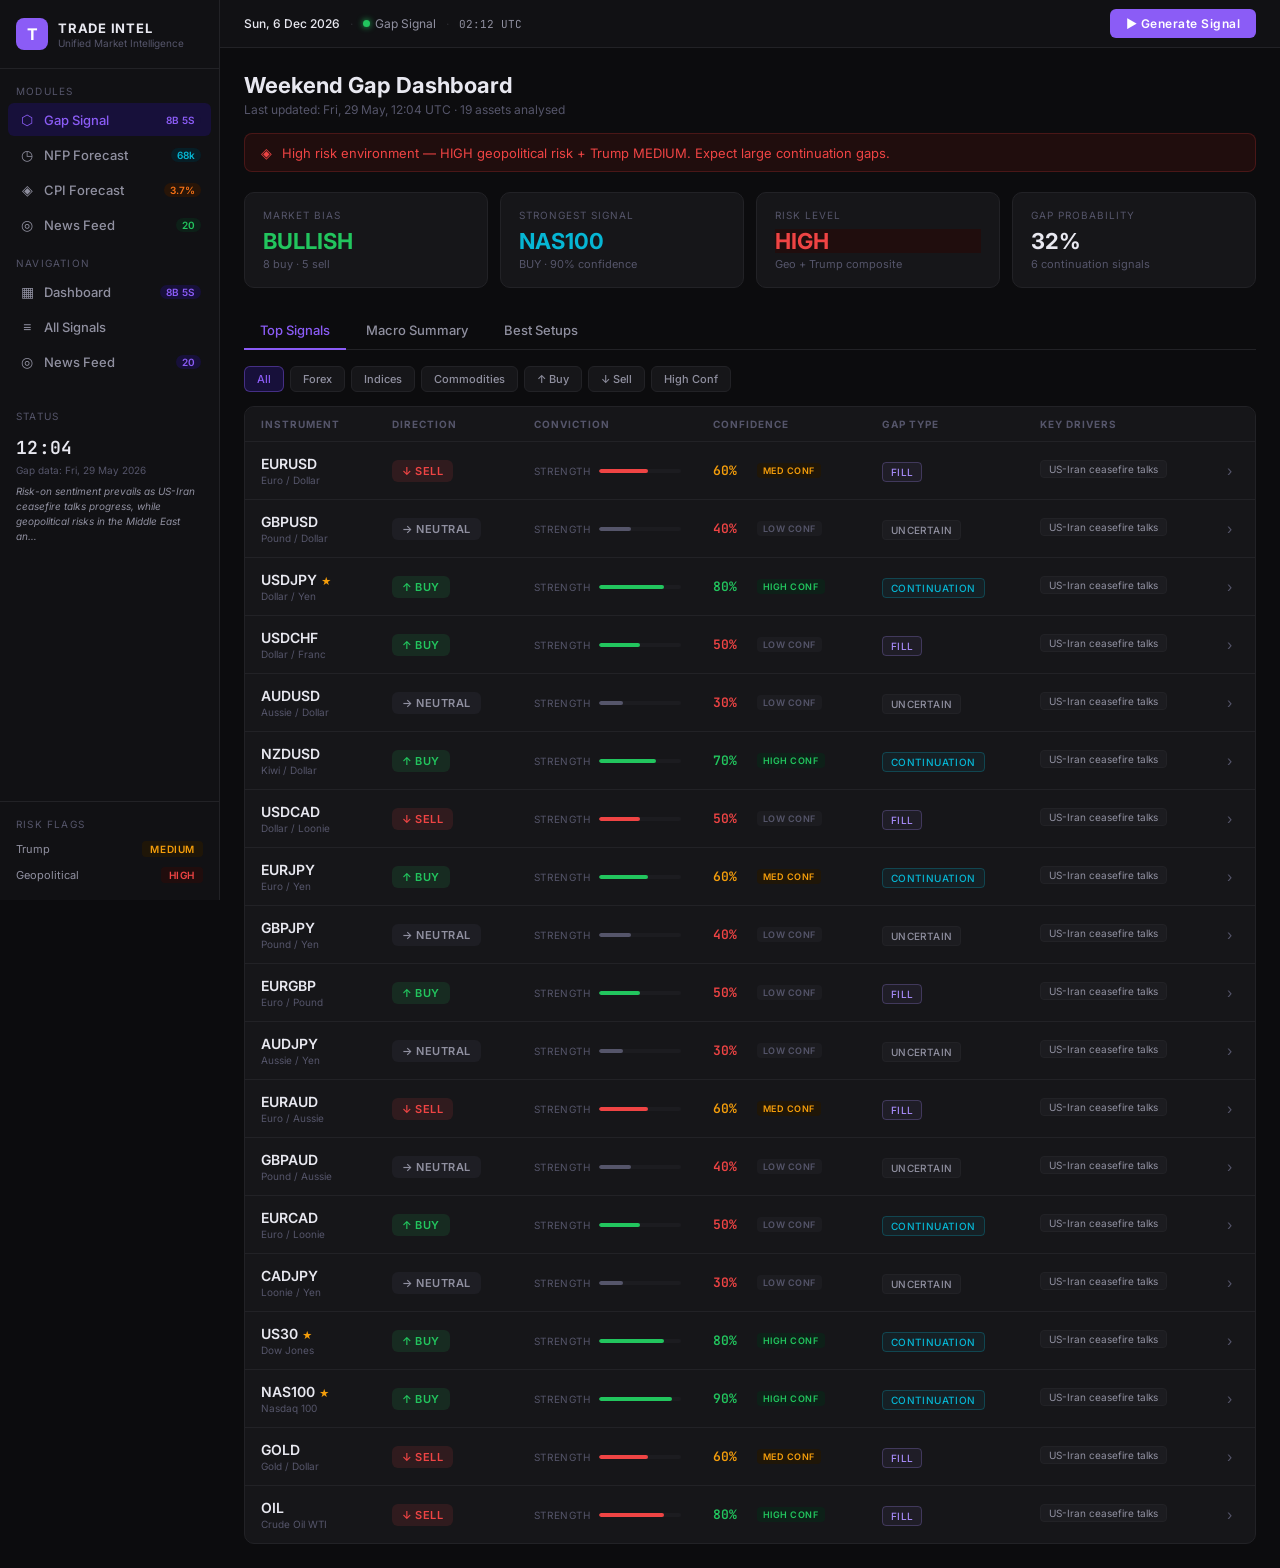
==== platform/index.html @ 2488ea55 "Initial commit" ====
<!DOCTYPE html>
<html lang="en">
<head>
  <meta charset="UTF-8"/>
  <meta name="viewport" content="width=device-width, initial-scale=1.0"/>
  <title>TRADE INTEL — Unified Market Intelligence</title>
  <link rel="preconnect" href="https://fonts.googleapis.com">
  <link href="https://fonts.googleapis.com/css2?family=Inter:wght@300;400;500;600;700&family=JetBrains+Mono:wght@400;500;600&display=swap" rel="stylesheet">
  <link rel="stylesheet" href="style.css?v=2"/>
</head>
<body>
<div class="sidebar-backdrop" id="sidebar-backdrop"></div>
<div class="layout">

  <!-- ── Sidebar ──────────────────────────────────────────── -->
  <aside class="sidebar">
    <div class="sidebar-logo">
      <div class="logo-icon">T</div>
      <div>
        <div class="logo-name">TRADE INTEL</div>
        <div class="logo-sub">Unified Market Intelligence</div>
      </div>
    </div>

    <div class="sidebar-section-label">MODULES</div>
    <nav class="sidebar-nav">
      <button class="nav-item active" data-section="gap">
        <span class="nav-icon">⬡</span> Gap Signal
        <span class="nav-badge" id="nav-gap-badge">—</span>
      </button>
      <button class="nav-item" data-section="nfp">
        <span class="nav-icon">◷</span> NFP Forecast
        <span class="nav-badge nav-badge-cyan" id="nav-nfp-badge">—</span>
      </button>
      <button class="nav-item" data-section="cpi">
        <span class="nav-icon">◈</span> CPI Forecast
        <span class="nav-badge nav-badge-orange" id="nav-cpi-badge">—</span>
      </button>
      <button class="nav-item" data-section="news">
        <span class="nav-icon">◎</span> News Feed
        <span class="nav-badge nav-badge-green" id="nav-news-badge">—</span>
      </button>
    </nav>

    <!-- Gap Signal sub-nav — shown only when gap section is active -->
    <div id="gap-subnav" style="display:none">
      <div class="sidebar-section-label">NAVIGATION</div>
      <nav class="sidebar-nav">
        <button class="nav-item gap-sub active" data-gap-view="dashboard">
          <span class="nav-icon">▦</span> Dashboard
          <span class="nav-badge" id="gap-nav-buy-count">—</span>
        </button>
        <button class="nav-item gap-sub" data-gap-view="all">
          <span class="nav-icon">≡</span> All Signals
        </button>
        <button class="nav-item gap-sub" data-gap-view="news">
          <span class="nav-icon">◎</span> News Feed
          <span class="nav-badge" id="gap-nav-news-count" style="background:var(--muted-bg);color:var(--muted)">—</span>
        </button>
      </nav>
    </div>

    <div class="sidebar-section-label" style="margin-top:16px">STATUS</div>
    <div class="last-run-block">
      <div class="last-run-time" id="sidebar-time">—</div>
      <div class="last-run-meta" id="sidebar-meta">Ready</div>
      <div class="last-run-theme" id="sidebar-theme"></div>
    </div>

    <div class="sidebar-footer">
      <div class="sidebar-section-label">RISK FLAGS</div>
      <div class="risk-row">
        <span class="risk-key">Trump</span>
        <span class="risk-val" id="sb-trump">—</span>
      </div>
      <div class="risk-row">
        <span class="risk-key">Geopolitical</span>
        <span class="risk-val" id="sb-geo">—</span>
      </div>
      <div class="risk-row" id="sb-fomc-row">
        <span class="risk-key">FOMC</span>
        <span class="risk-val" id="sb-fomc">—</span>
      </div>
      <div class="risk-row" id="sb-inflation-row">
        <span class="risk-key">Inflation</span>
        <span class="risk-val" id="sb-inflation">—</span>
      </div>
    </div>
  </aside>

  <!-- ── Main ─────────────────────────────────────────────── -->
  <div class="main">

    <!-- Top bar -->
    <header class="topbar">
      <div class="topbar-left">
        <button class="hamburger" id="hamburger" aria-label="Open menu">
          <span></span><span></span><span></span>
        </button>
        <span class="topbar-date topbar-hide-mobile" id="topbar-date">—</span>
        <span class="topbar-sep topbar-hide-mobile">·</span>
        <span class="topbar-status"><span class="status-dot"></span> <span id="topbar-section-label">Gap Signal</span></span>
        <span class="topbar-sep topbar-hide-mobile">·</span>
        <span class="topbar-time topbar-hide-mobile" id="topbar-time">—</span>
      </div>
      <button class="run-btn" id="run-btn">▶ Generate Signal</button>
    </header>

    <!-- ════════════════════════════════════════════════════
         GAP SIGNAL SECTION
    ════════════════════════════════════════════════════ -->
    <div id="section-gap" class="section content">
      <div class="page-title-row">
        <div>
          <h1 class="page-title">Weekend Gap Dashboard</h1>
          <div class="page-sub" id="gap-page-sub">Loading gap signal data…</div>
        </div>
      </div>

      <div class="alert-bar neutral" id="gap-alert-bar">
        <span class="alert-icon">◈</span>
        <span id="gap-alert-text">Analysing market conditions…</span>
      </div>

      <div class="stat-cards">
        <div class="stat-card">
          <div class="stat-label">MARKET BIAS</div>
          <div class="stat-value" id="gap-stat-bias">—</div>
          <div class="stat-sub" id="gap-stat-bias-sub">—</div>
        </div>
        <div class="stat-card">
          <div class="stat-label">STRONGEST SIGNAL</div>
          <div class="stat-value highlight" id="gap-stat-strongest">—</div>
          <div class="stat-sub" id="gap-stat-strongest-sub">—</div>
        </div>
        <div class="stat-card">
          <div class="stat-label">RISK LEVEL</div>
          <div class="stat-value" id="gap-stat-risk">—</div>
          <div class="stat-sub">Geo + Trump composite</div>
        </div>
        <div class="stat-card">
          <div class="stat-label">GAP PROBABILITY</div>
          <div class="stat-value" id="gap-stat-gap">—</div>
          <div class="stat-sub" id="gap-stat-gap-sub">—</div>
        </div>
      </div>

      <div class="view-tabs" id="gap-view-tabs">
        <button class="vtab active" data-section-vtab="gap" data-vtab="signals">Top Signals</button>
        <button class="vtab" data-section-vtab="gap" data-vtab="macro">Macro Summary</button>
        <button class="vtab" data-section-vtab="gap" data-vtab="picks">Best Setups</button>
      </div>

      <div id="gap-view-signals">
        <div class="filter-row">
          <button class="filt active" data-group="all">All</button>
          <button class="filt" data-group="forex">Forex</button>
          <button class="filt" data-group="indices">Indices</button>
          <button class="filt" data-group="commodities">Commodities</button>
          <button class="filt" data-group="buy">↑ Buy</button>
          <button class="filt" data-group="sell">↓ Sell</button>
          <button class="filt" data-group="high">High Conf</button>
        </div>
        <div class="table-wrap">
          <table class="signal-table">
            <thead>
              <tr>
                <th>INSTRUMENT</th><th>DIRECTION</th><th>CONVICTION</th>
                <th>CONFIDENCE</th><th>GAP TYPE</th><th>KEY DRIVERS</th><th></th>
              </tr>
            </thead>
            <tbody id="gap-signal-tbody"></tbody>
          </table>
        </div>
      </div>

      <div id="gap-view-macro" style="display:none">
        <div class="macro-card">
          <div class="macro-card-label">MACRO THEME</div>
          <div class="macro-card-text" id="gap-macro-text">—</div>
        </div>
        <div class="macro-grid" id="gap-macro-grid"></div>
      </div>

      <div id="gap-view-picks" style="display:none">
        <div class="picks-grid" id="gap-picks-grid"></div>
      </div>

      <div id="gap-view-news" style="display:none">
        <div class="news-feed" id="gap-news-feed"></div>
      </div>
    </div>

    <!-- ════════════════════════════════════════════════════
         NFP SECTION
    ════════════════════════════════════════════════════ -->
    <div id="section-nfp" class="section content" style="display:none">
      <div class="page-title-row">
        <div>
          <h1 class="page-title">NFP Forecast Model</h1>
          <div class="page-sub" id="nfp-page-sub">Nonfarm Payrolls — Labor Market Intelligence</div>
          <div class="data-badge fallback" id="nfp-data-badge">⚡ Fallback values</div>
        </div>
      </div>

      <div class="alert-bar neutral" id="nfp-alert-bar">
        <span class="alert-icon">◈</span>
        <span id="nfp-alert-text">Adjust model inputs then click ▶ Generate Signal to compute NFP forecast</span>
      </div>

      <div class="stat-cards">
        <div class="stat-card">
          <div class="stat-label">NFP FORECAST</div>
          <div class="stat-value highlight" id="nfp-stat-headline">—</div>
          <div class="stat-sub" id="nfp-stat-headline-sub">Nonfarm payrolls (k)</div>
        </div>
        <div class="stat-card">
          <div class="stat-label">REGIME</div>
          <div class="stat-value" id="nfp-stat-regime">—</div>
          <div class="stat-sub" id="nfp-stat-regime-sub">Labor market condition</div>
        </div>
        <div class="stat-card">
          <div class="stat-label">FOMC REACTION</div>
          <div class="stat-value" id="nfp-stat-fomc">—</div>
          <div class="stat-sub">Expected Fed policy bias</div>
        </div>
        <div class="stat-card">
          <div class="stat-label">MODEL CONFIDENCE</div>
          <div class="stat-value" id="nfp-stat-conf">—</div>
          <div class="stat-sub">Signal alignment score</div>
        </div>
      </div>

      <div class="view-tabs">
        <button class="vtab active" data-section-vtab="nfp" data-vtab="signals">Asset Signals</button>
        <button class="vtab" data-section-vtab="nfp" data-vtab="forecast">Forecast Detail</button>
        <button class="vtab" data-section-vtab="nfp" data-vtab="inputs">Model Inputs</button>
        <button class="vtab" data-section-vtab="nfp" data-vtab="drivers">Drivers</button>
        <button class="vtab" data-section-vtab="nfp" data-vtab="news">News Feed</button>
      </div>

      <div id="nfp-view-signals">
        <div class="table-wrap">
          <table class="signal-table">
            <thead>
              <tr>
                <th>ASSET</th><th>SIGNAL</th><th>CONVICTION</th>
                <th>CONFIDENCE</th><th>CONTEXT</th><th>RATIONALE</th><th></th>
              </tr>
            </thead>
            <tbody id="nfp-signal-tbody"></tbody>
          </table>
        </div>
      </div>

      <div id="nfp-view-forecast" style="display:none">
        <div id="nfp-forecast-content"></div>
      </div>

      <div id="nfp-view-inputs" style="display:none">
        <div id="nfp-inputs-content"></div>
      </div>

      <div id="nfp-view-drivers" style="display:none">
        <div id="nfp-drivers-content"></div>
      </div>

      <div id="nfp-view-news" style="display:none">
        <div class="news-feed" id="nfp-news-feed"></div>
      </div>
    </div>

    <!-- ════════════════════════════════════════════════════
         CPI SECTION
    ════════════════════════════════════════════════════ -->
    <div id="section-cpi" class="section content" style="display:none">
      <div class="page-title-row">
        <div>
          <h1 class="page-title">CPI Forecast Model</h1>
          <div class="page-sub" id="cpi-page-sub">Consumer Price Index — Inflation Intelligence</div>
          <div class="data-badge fallback" id="cpi-data-badge">⚡ Fallback values</div>
        </div>
      </div>

      <div class="alert-bar neutral" id="cpi-alert-bar">
        <span class="alert-icon">◈</span>
        <span id="cpi-alert-text">Adjust model inputs then click ▶ Generate Signal to compute CPI forecast</span>
      </div>

      <div class="stat-cards">
        <div class="stat-card">
          <div class="stat-label">CPI FORECAST</div>
          <div class="stat-value highlight" id="cpi-stat-headline">—</div>
          <div class="stat-sub" id="cpi-stat-headline-sub">YoY consumer price index</div>
        </div>
        <div class="stat-card">
          <div class="stat-label">CORE MoM</div>
          <div class="stat-value" id="cpi-stat-core">—</div>
          <div class="stat-sub">Core month-over-month</div>
        </div>
        <div class="stat-card">
          <div class="stat-label">REGIME</div>
          <div class="stat-value" id="cpi-stat-regime">—</div>
          <div class="stat-sub" id="cpi-stat-regime-sub">Inflation condition</div>
        </div>
        <div class="stat-card">
          <div class="stat-label">MODEL CONFIDENCE</div>
          <div class="stat-value" id="cpi-stat-conf">—</div>
          <div class="stat-sub">Signal alignment score</div>
        </div>
      </div>

      <div class="view-tabs">
        <button class="vtab active" data-section-vtab="cpi" data-vtab="signals">Asset Signals</button>
        <button class="vtab" data-section-vtab="cpi" data-vtab="forecast">Forecast Detail</button>
        <button class="vtab" data-section-vtab="cpi" data-vtab="inputs">Model Inputs</button>
        <button class="vtab" data-section-vtab="cpi" data-vtab="drivers">Drivers</button>
        <button class="vtab" data-section-vtab="cpi" data-vtab="news">News Feed</button>
      </div>

      <div id="cpi-view-signals">
        <div class="table-wrap">
          <table class="signal-table">
            <thead>
              <tr>
                <th>ASSET</th><th>SIGNAL</th><th>CONVICTION</th>
                <th>CONFIDENCE</th><th>CONTEXT</th><th>RATIONALE</th><th></th>
              </tr>
            </thead>
            <tbody id="cpi-signal-tbody"></tbody>
          </table>
        </div>
      </div>

      <div id="cpi-view-forecast" style="display:none">
        <div id="cpi-forecast-content"></div>
      </div>

      <div id="cpi-view-inputs" style="display:none">
        <div id="cpi-inputs-content"></div>
      </div>

      <div id="cpi-view-drivers" style="display:none">
        <div id="cpi-drivers-content"></div>
      </div>

      <div id="cpi-view-news" style="display:none">
        <div class="news-feed" id="cpi-news-feed"></div>
      </div>
    </div>

    <!-- ════════════════════════════════════════════════════
         NEWS SECTION
    ════════════════════════════════════════════════════ -->
    <div id="section-news" class="section content" style="display:none">
      <div class="page-title-row">
        <div>
          <h1 class="page-title">Market News Feed</h1>
          <div class="page-sub" id="news-page-sub">All articles from the latest Gap Signal run</div>
        </div>
      </div>

      <div class="news-filter-row">
        <button class="news-filt active" data-nfilter="all">All <span id="nf-count-all" class="news-filt-count">—</span></button>
        <button class="news-filt" data-nfilter="labour">Labour / NFP <span id="nf-count-labour" class="news-filt-count">—</span></button>
        <button class="news-filt" data-nfilter="inflation">Inflation / CPI <span id="nf-count-inflation" class="news-filt-count">—</span></button>
        <button class="news-filt" data-nfilter="geo">Geopolitical <span id="nf-count-geo" class="news-filt-count">—</span></button>
        <button class="news-filt" data-nfilter="markets">Markets <span id="nf-count-markets" class="news-filt-count">—</span></button>
      </div>

      <div class="news-feed" id="main-news-feed"></div>
    </div>

  </div>
</div>

<!-- ── Detail Modal (Gap Signal row) ────────────────────── -->
<div class="modal-overlay" id="modal-overlay">
  <div class="modal">
    <div class="modal-header-bar" id="modal-header-bar"></div>
    <div class="modal-inner">
      <button class="modal-close" id="modal-close">✕</button>
      <div class="modal-title-row">
        <div class="modal-asset" id="modal-asset"></div>
        <div id="modal-top-badges"></div>
      </div>
      <div class="modal-bias-box" id="modal-bias"></div>
      <div class="modal-cols">
        <div>
          <div class="modal-sec-label">Key Drivers</div>
          <ul class="modal-list green" id="modal-drivers"></ul>
        </div>
        <div>
          <div class="modal-sec-label">Invalidation Risks</div>
          <ul class="modal-list red" id="modal-risks"></ul>
        </div>
      </div>
    </div>
  </div>
</div>

<!-- ── Generating Modal (Netlify — GitHub Actions triggered) ── -->
<div class="cmd-overlay" id="generating-overlay">
  <div class="cmd-modal">
    <div class="cmd-title">⚙ Generating Gap Signal…</div>
    <div class="cmd-sub">GitHub Actions is running your signal generator. This takes about 90 seconds.</div>
    <div class="generating-steps">
      <div class="gen-step">✓ Workflow triggered</div>
      <div class="gen-step muted">⏳ Fetching news &amp; market data</div>
      <div class="gen-step muted">⏳ Running AI analysis (Groq)</div>
      <div class="gen-step muted">⏳ Committing to GitHub</div>
      <div class="gen-step muted">⏳ Netlify redeploying</div>
    </div>
    <div class="cmd-note" style="margin-top:16px">
      This page will automatically refresh in <strong>2 minutes</strong>.<br>
      Or refresh manually once you see the Netlify deploy complete.
    </div>
  </div>
</div>

<!-- ── Command Modal (Gap Signal generate — local dev) ─── -->
<div class="cmd-overlay" id="cmd-overlay">
  <div class="cmd-modal">
    <div class="cmd-title">▶ Generate Gap Signal</div>
    <div class="cmd-sub">Run this command in your terminal to fetch fresh signals, then refresh this page.</div>
    <div class="cmd-code">python3 /Users/Aryan/BBS/gap_signals/main.py --save</div>
    <div class="cmd-note">
      Runs the AI-powered gap analysis engine and saves output to
      <code>gap_signals/dashboard/data/latest.json</code>.
      Requires API keys configured in <code>gap_signals/.env</code>.
    </div>
    <button class="cmd-close-btn" id="cmd-close">Close</button>
  </div>
</div>

<script src="app.js"></script>
</body>
</html>
---- platform/style.css ----
@import url('https://fonts.googleapis.com/css2?family=Inter:wght@300;400;500;600;700&family=JetBrains+Mono:wght@400;500;600&display=swap');

*, *::before, *::after { box-sizing: border-box; margin: 0; padding: 0; }

:root {
  --bg:        #0c0c0e;
  --sidebar:   #111114;
  --panel:     #161619;
  --panel2:    #1c1c20;
  --border:    #222226;
  --border2:   #2a2a30;
  --text:      #e8e8f0;
  --text2:     #9090a0;
  --muted:     #55556a;
  --muted-bg:  #1e1e24;
  --green:     #22c55e;
  --green-bg:  #0d2018;
  --green-dim: rgba(34,197,94,0.12);
  --red:       #ef4444;
  --red-bg:    #200d0d;
  --red-dim:   rgba(239,68,68,0.12);
  --yellow:    #f59e0b;
  --yellow-bg: #1f1608;
  --purple:    #8b5cf6;
  --purple-bg: #17103a;
  --cyan:      #06b6d4;
  --cyan-bg:   #071e26;
  --orange:    #f97316;
  --orange-bg: #281508;
  --inter:     'Inter', sans-serif;
  --mono:      'JetBrains Mono', monospace;
}

body {
  background: var(--bg);
  color: var(--text);
  font-family: var(--inter);
  font-size: 13px;
  min-height: 100vh;
  overflow-x: hidden;
}

/* ── Layout ─────────────────────────────────────────── */
.layout {
  display: grid;
  grid-template-columns: 220px 1fr;
  min-height: 100vh;
}

/* ── Sidebar ────────────────────────────────────────── */
.sidebar {
  background: var(--sidebar);
  border-right: 1px solid var(--border);
  display: flex;
  flex-direction: column;
  padding: 0;
  position: sticky;
  top: 0;
  height: 100vh;
  overflow-y: auto;
}

.sidebar-logo {
  display: flex;
  align-items: center;
  gap: 10px;
  padding: 18px 16px;
  border-bottom: 1px solid var(--border);
}

.logo-icon {
  width: 32px; height: 32px;
  background: var(--purple);
  color: white;
  font-weight: 700;
  font-size: 16px;
  border-radius: 8px;
  display: flex; align-items: center; justify-content: center;
  flex-shrink: 0;
}

.logo-name {
  font-weight: 700;
  font-size: 13px;
  letter-spacing: 0.06em;
  color: var(--text);
}

.logo-sub {
  font-size: 10px;
  color: var(--muted);
  margin-top: 1px;
}

.sidebar-section-label {
  font-size: 10px;
  letter-spacing: 0.12em;
  color: var(--muted);
  padding: 16px 16px 6px;
  text-transform: uppercase;
}

.sidebar-nav { display: flex; flex-direction: column; gap: 2px; padding: 0 8px; }
.sidebar-nav button { font-family: var(--inter); }

.nav-item {
  display: flex;
  align-items: center;
  gap: 8px;
  padding: 8px 10px;
  border-radius: 6px;
  color: var(--text2);
  text-decoration: none;
  font-size: 13px;
  font-weight: 500;
  transition: all 0.15s;
  cursor: pointer;
  background: none;
  border: none;
  width: 100%;
  text-align: left;
}

.nav-item:hover { background: var(--panel2); color: var(--text); }
.nav-item.active[data-section="gap"]  { background: var(--purple-bg); color: var(--purple); }
.nav-item.active[data-section="nfp"]  { background: var(--cyan-bg);   color: var(--cyan); }
.nav-item.active[data-section="cpi"]  { background: var(--orange-bg); color: var(--orange); }
.nav-item.active[data-section="news"] { background: var(--green-bg);  color: var(--green); }

.nav-icon { font-size: 14px; width: 18px; text-align: center; }

.nav-badge {
  margin-left: auto;
  background: var(--purple-bg);
  color: var(--purple);
  font-size: 10px;
  padding: 1px 6px;
  border-radius: 10px;
  font-weight: 600;
}
.nav-badge-cyan   { background: var(--cyan-bg);   color: var(--cyan); }
.nav-badge-orange { background: var(--orange-bg); color: var(--orange); }
.nav-badge-green  { background: var(--green-bg);  color: var(--green); }

.last-run-block { padding: 8px 16px 16px; }

.last-run-time {
  font-family: var(--mono);
  font-size: 18px;
  font-weight: 600;
  color: var(--text);
  letter-spacing: 0.02em;
}

.last-run-meta { font-size: 10px; color: var(--muted); margin-top: 4px; line-height: 1.5; }
.last-run-theme { font-size: 10px; color: var(--text2); margin-top: 6px; line-height: 1.5; font-style: italic; }

.sidebar-footer {
  margin-top: auto;
  border-top: 1px solid var(--border);
  padding-bottom: 12px;
}

.risk-row {
  display: flex;
  justify-content: space-between;
  align-items: center;
  padding: 5px 16px;
}

.risk-key { font-size: 11px; color: var(--text2); }

.risk-val {
  font-size: 10px;
  font-weight: 600;
  padding: 2px 8px;
  border-radius: 4px;
  letter-spacing: 0.06em;
}

.risk-LOW, .risk-NONE, .risk-Dovish, .risk-Soft  { background: var(--green-bg);  color: var(--green); }
.risk-MEDIUM, .risk-Neutral, .risk-Cooling         { background: var(--yellow-bg); color: var(--yellow); }
.risk-HIGH, .risk-Hawkish, .risk-Hot               { background: var(--red-bg);    color: var(--red); }
.risk-EXTREME { background: #300010; color: #ff4477; animation: rpulse 1.2s infinite; }
.risk-Solid, .risk-Weak { background: var(--muted-bg); color: var(--text2); }
@keyframes rpulse { 0%,100%{opacity:1} 50%{opacity:0.5} }

/* ── Main ───────────────────────────────────────────── */
.main { display: flex; flex-direction: column; min-height: 100vh; }

.topbar {
  display: flex;
  justify-content: space-between;
  align-items: center;
  padding: 0 24px;
  height: 48px;
  border-bottom: 1px solid var(--border);
  background: var(--sidebar);
  flex-shrink: 0;
}

.topbar-left { display: flex; align-items: center; gap: 10px; color: var(--text2); font-size: 12px; }
.topbar-sep { color: var(--border2); }
.topbar-date { font-weight: 500; color: var(--text); }
.topbar-status { display: flex; align-items: center; gap: 5px; }

.status-dot {
  width: 7px; height: 7px;
  border-radius: 50%;
  background: var(--green);
  box-shadow: 0 0 6px var(--green);
  animation: sdot 2s ease-in-out infinite;
}

@keyframes sdot { 0%,100%{opacity:1} 50%{opacity:0.4} }

.topbar-time { font-family: var(--mono); font-size: 11px; color: var(--text2); }

.run-btn {
  background: var(--purple);
  color: white;
  border: none;
  padding: 7px 16px;
  border-radius: 6px;
  font-family: var(--inter);
  font-size: 12px;
  font-weight: 600;
  cursor: pointer;
  letter-spacing: 0.04em;
  transition: all 0.15s;
}

.run-btn:hover { filter: brightness(1.15); transform: translateY(-1px); }
.run-btn:active { transform: translateY(0); }
.run-btn.section-nfp  { background: var(--cyan); }
.run-btn.section-cpi  { background: var(--orange); }
.run-btn.section-news { background: var(--green); color: #000; }

/* Content */
.content { padding: 24px; flex: 1; }

.page-title-row { margin-bottom: 16px; }
.page-title { font-size: 22px; font-weight: 700; color: var(--text); margin-bottom: 4px; }
.page-sub { font-size: 12px; color: var(--muted); margin-bottom: 5px; }

/* Data source badge */
.data-badge {
  display: inline-flex;
  align-items: center;
  gap: 6px;
  font-size: 10px;
  font-weight: 600;
  letter-spacing: 0.06em;
  padding: 3px 10px;
  border-radius: 10px;
  margin-top: 2px;
}

.data-badge.live {
  background: rgba(34,197,94,0.12);
  color: var(--green);
  border: 1px solid rgba(34,197,94,0.25);
}

.data-badge.loading {
  background: rgba(6,182,212,0.1);
  color: var(--cyan);
  border: 1px solid rgba(6,182,212,0.2);
}

.data-badge.fallback {
  background: var(--muted-bg);
  color: var(--muted);
  border: 1px solid var(--border);
}

.db-dot {
  width: 6px; height: 6px;
  border-radius: 50%;
  background: currentColor;
  flex-shrink: 0;
}

.data-badge.live .db-dot    { animation: sdot 2s ease-in-out infinite; }
.data-badge.loading .db-dot { animation: sdot 0.8s ease-in-out infinite; }

/* Alert bar */
.alert-bar {
  display: flex;
  align-items: center;
  gap: 10px;
  padding: 10px 16px;
  border-radius: 8px;
  font-size: 13px;
  margin-bottom: 20px;
  border: 1px solid;
}

.alert-bar.good    { background: var(--green-bg);  border-color: rgba(34,197,94,0.2);  color: var(--green); }
.alert-bar.warn    { background: var(--yellow-bg); border-color: rgba(245,158,11,0.2); color: var(--yellow); }
.alert-bar.danger  { background: var(--red-bg);    border-color: rgba(239,68,68,0.2);  color: var(--red); }
.alert-bar.neutral { background: var(--panel);     border-color: var(--border);         color: var(--text2); }
.alert-bar.info    { background: var(--cyan-bg);   border-color: rgba(6,182,212,0.2);  color: var(--cyan); }

.alert-icon { font-size: 14px; flex-shrink: 0; }

/* Stat cards */
.stat-cards {
  display: grid;
  grid-template-columns: repeat(4, 1fr);
  gap: 12px;
  margin-bottom: 24px;
}

.stat-card {
  background: var(--panel);
  border: 1px solid var(--border);
  border-radius: 10px;
  padding: 16px 18px;
}

.stat-label {
  font-size: 10px;
  letter-spacing: 0.1em;
  color: var(--muted);
  margin-bottom: 8px;
  text-transform: uppercase;
}

.stat-value {
  font-size: 22px;
  font-weight: 700;
  color: var(--text);
  margin-bottom: 4px;
  line-height: 1.1;
}

.stat-value.highlight   { color: var(--cyan); }
.stat-value.risk-HIGH   { color: var(--red); }
.stat-value.risk-MEDIUM { color: var(--yellow); }
.stat-value.risk-LOW    { color: var(--green); }
.stat-value.risk-EXTREME { color: #ff4477; }
.stat-value.regime-hot  { color: var(--red); }
.stat-value.regime-solid{ color: var(--green); }
.stat-value.regime-cooling { color: var(--yellow); }
.stat-value.regime-weak { color: var(--muted); }
.stat-value.regime-neutral { color: var(--yellow); }
.stat-value.regime-soft { color: var(--green); }
.stat-value.fomc-hawkish { color: var(--red); }
.stat-value.fomc-dovish  { color: var(--green); }
.stat-value.fomc-neutral { color: var(--cyan); }

.stat-sub { font-size: 11px; color: var(--muted); }

/* View tabs */
.view-tabs {
  display: flex;
  gap: 4px;
  border-bottom: 1px solid var(--border);
  margin-bottom: 16px;
}

.vtab {
  background: none;
  border: none;
  border-bottom: 2px solid transparent;
  color: var(--text2);
  font-family: var(--inter);
  font-size: 13px;
  font-weight: 500;
  padding: 10px 16px;
  cursor: pointer;
  transition: all 0.15s;
  margin-bottom: -1px;
}

.vtab:hover { color: var(--text); }
.vtab.active { color: var(--purple); border-bottom-color: var(--purple); }
.section-nfp .vtab.active { color: var(--cyan);   border-bottom-color: var(--cyan); }
.section-cpi .vtab.active { color: var(--orange); border-bottom-color: var(--orange); }

/* Filter row */
.filter-row { display: flex; gap: 6px; margin-bottom: 14px; flex-wrap: wrap; }

.filt {
  background: var(--panel);
  border: 1px solid var(--border);
  color: var(--text2);
  font-family: var(--inter);
  font-size: 11px;
  font-weight: 500;
  padding: 5px 12px;
  border-radius: 6px;
  cursor: pointer;
  transition: all 0.15s;
}

.filt:hover { border-color: var(--border2); color: var(--text); }
.filt.active { background: var(--purple-bg); border-color: rgba(139,92,246,0.4); color: var(--purple); }

/* Signal table */
.table-wrap {
  background: var(--panel);
  border: 1px solid var(--border);
  border-radius: 10px;
  overflow: hidden;
}

.signal-table { width: 100%; border-collapse: collapse; }

.signal-table th {
  text-align: left;
  font-size: 10px;
  letter-spacing: 0.1em;
  color: var(--muted);
  padding: 11px 16px;
  border-bottom: 1px solid var(--border);
  background: var(--panel);
  text-transform: uppercase;
  white-space: nowrap;
}

.signal-table td {
  padding: 13px 16px;
  border-bottom: 1px solid var(--border);
  vertical-align: middle;
}

.signal-table tr:last-child td { border-bottom: none; }
.signal-table tr { cursor: pointer; transition: background 0.12s; }
.signal-table tr:hover td { background: var(--panel2); }

.inst-name { font-weight: 600; font-size: 14px; color: var(--text); }
.inst-sub  { font-size: 10px; color: var(--muted); margin-top: 2px; }

.dir-badge {
  display: inline-flex;
  align-items: center;
  gap: 5px;
  padding: 4px 10px;
  border-radius: 6px;
  font-size: 11px;
  font-weight: 600;
  letter-spacing: 0.04em;
  white-space: nowrap;
}

.dir-BUY     { background: var(--green-dim); color: var(--green); }
.dir-SELL    { background: var(--red-dim);   color: var(--red); }
.dir-NEUTRAL { background: var(--muted-bg);  color: var(--text2); }
.dir-Higher  { background: var(--green-dim); color: var(--green); }
.dir-Lower   { background: var(--red-dim);   color: var(--red); }
.dir-Unchanged { background: var(--muted-bg); color: var(--text2); }
.dir-Hawkish { background: var(--red-dim);    color: var(--red); }
.dir-Dovish  { background: var(--green-dim);  color: var(--green); }

.conv-wrap { display: flex; align-items: center; gap: 8px; min-width: 120px; }
.conv-label { font-size: 10px; color: var(--muted); letter-spacing: 0.06em; min-width: 44px; }
.conv-track { flex: 1; height: 4px; background: var(--panel2); border-radius: 2px; overflow: hidden; }
.conv-fill  { height: 100%; border-radius: 2px; transition: width 0.5s ease; }
.fill-BUY, .fill-Higher, .fill-Dovish   { background: var(--green); }
.fill-SELL, .fill-Lower, .fill-Hawkish  { background: var(--red); }
.fill-NEUTRAL, .fill-Unchanged { background: var(--muted); }

.conf-wrap { display: flex; align-items: center; gap: 8px; }
.conf-pct  { font-family: var(--mono); font-size: 13px; font-weight: 600; min-width: 36px; }
.conf-pct.high { color: var(--green); }
.conf-pct.mid  { color: var(--yellow); }
.conf-pct.low  { color: var(--red); }

.conf-tier { font-size: 9px; font-weight: 600; padding: 2px 6px; border-radius: 4px; letter-spacing: 0.06em; background: var(--panel2); color: var(--muted); }
.conf-tier.tier-high { background: var(--green-bg); color: var(--green); }
.conf-tier.tier-mid  { background: var(--yellow-bg); color: var(--yellow); }

.gap-badge {
  font-size: 10px;
  padding: 3px 8px;
  border-radius: 4px;
  font-weight: 500;
  letter-spacing: 0.04em;
  border: 1px solid var(--border);
  color: var(--text2);
  background: var(--panel2);
}

.gap-badge.cont { color: var(--cyan);   border-color: rgba(6,182,212,0.25);   background: rgba(6,182,212,0.06); }
.gap-badge.fill { color: #a78bfa;       border-color: rgba(167,139,250,0.25); background: rgba(167,139,250,0.06); }
.gap-badge.hot  { color: var(--red);    border-color: rgba(239,68,68,0.25);   background: rgba(239,68,68,0.06); }
.gap-badge.soft { color: var(--green);  border-color: rgba(34,197,94,0.25);   background: rgba(34,197,94,0.06); }
.gap-badge.warn { color: var(--yellow); border-color: rgba(245,158,11,0.25);  background: rgba(245,158,11,0.06); }
.gap-badge.hawk { color: var(--red);    border-color: rgba(239,68,68,0.25);   background: rgba(239,68,68,0.06); }
.gap-badge.dove { color: var(--green);  border-color: rgba(34,197,94,0.25);   background: rgba(34,197,94,0.06); }

.driver-pill {
  display: inline-block;
  font-size: 10px;
  padding: 2px 8px;
  border-radius: 4px;
  background: var(--panel2);
  color: var(--text2);
  border: 1px solid var(--border);
  max-width: 220px;
  white-space: nowrap;
  overflow: hidden;
  text-overflow: ellipsis;
}

.star-tag { font-size: 10px; color: var(--yellow); margin-left: 4px; }
.chevron  { color: var(--muted); font-size: 14px; }

/* Macro */
.macro-card {
  background: var(--panel); border: 1px solid var(--border);
  border-radius: 10px; padding: 20px 24px; margin-bottom: 16px;
}
.macro-card-label { font-size: 10px; letter-spacing: 0.1em; color: var(--muted); text-transform: uppercase; margin-bottom: 10px; }
.macro-card-text  { font-size: 14px; line-height: 1.7; color: var(--text2); }

.macro-grid { display: grid; grid-template-columns: repeat(auto-fill, minmax(260px, 1fr)); gap: 12px; }

.macro-item { background: var(--panel); border: 1px solid var(--border); border-radius: 8px; padding: 14px 16px; }
.macro-item-label { font-size: 10px; color: var(--muted); letter-spacing: 0.08em; margin-bottom: 6px; text-transform: uppercase; }
.macro-item-val   { font-size: 18px; font-weight: 700; }
.macro-item-sub   { font-size: 11px; color: var(--muted); margin-top: 4px; }

/* Picks */
.picks-grid { display: grid; grid-template-columns: repeat(auto-fill, minmax(300px, 1fr)); gap: 12px; }

.picks-card {
  background: var(--panel); border: 1px solid var(--border); border-radius: 10px;
  padding: 18px 20px; cursor: pointer; transition: border-color 0.15s;
}
.picks-card:hover { border-color: var(--purple); }
.picks-card-asset { font-size: 20px; font-weight: 700; margin-bottom: 6px; }
.picks-card-dir   { font-size: 12px; font-weight: 600; margin-bottom: 10px; }
.picks-card-bias  { font-size: 12px; color: var(--text2); line-height: 1.5; }

/* ── Modal ─────────────────────────────────────────── */
.modal-overlay {
  display: none; position: fixed; inset: 0;
  background: rgba(0,0,0,0.7); z-index: 100;
  align-items: center; justify-content: center;
  padding: 20px; backdrop-filter: blur(6px);
}
.modal-overlay.open { display: flex; }

.modal {
  background: var(--panel); border: 1px solid var(--border2);
  border-radius: 12px; width: 100%; max-width: 540px;
  max-height: 88vh; overflow-y: auto;
  box-shadow: 0 24px 80px rgba(0,0,0,0.6);
}

.modal-header-bar { height: 3px; border-radius: 12px 12px 0 0; }
.modal-inner      { padding: 24px; }

.modal-close {
  float: right; background: var(--panel2); border: 1px solid var(--border);
  color: var(--muted); width: 26px; height: 26px; border-radius: 6px;
  font-size: 12px; cursor: pointer; font-family: var(--inter); transition: all 0.12s;
}
.modal-close:hover { color: var(--text); border-color: var(--border2); }

.modal-title-row {
  display: flex; align-items: center; gap: 12px;
  margin-bottom: 14px; flex-wrap: wrap; padding-right: 32px;
}
.modal-asset { font-size: 26px; font-weight: 700; }

.modal-bias-box {
  background: var(--panel2); border-left: 3px solid var(--purple);
  padding: 12px 14px; border-radius: 0 6px 6px 0;
  font-size: 13px; color: var(--text2); line-height: 1.6; margin-bottom: 20px;
}

.modal-cols { display: grid; grid-template-columns: 1fr 1fr; gap: 16px; }

.modal-sec-label { font-size: 10px; letter-spacing: 0.1em; text-transform: uppercase; color: var(--muted); margin-bottom: 8px; }
.modal-list { list-style: none; display: flex; flex-direction: column; gap: 5px; }
.modal-list li { font-size: 12px; line-height: 1.5; padding: 7px 10px; border-radius: 6px; }
.modal-list.green li { background: var(--green-bg); color: #86efac; border-left: 2px solid rgba(34,197,94,0.4); }
.modal-list.red   li { background: var(--red-bg);   color: #fca5a5; border-left: 2px solid rgba(239,68,68,0.4); }

/* ── News Feed ─────────────────────────────────────── */
.news-feed { display: flex; flex-direction: column; gap: 1px; background: var(--border); border-radius: 10px; overflow: hidden; }

.news-item {
  background: var(--panel); padding: 14px 18px;
  display: grid; grid-template-columns: 1fr auto;
  gap: 12px; align-items: start; transition: background 0.12s;
  text-decoration: none; color: inherit;
}
.news-item:hover { background: var(--panel2); }

.news-source { font-size: 10px; letter-spacing: 0.1em; text-transform: uppercase; color: var(--purple); margin-bottom: 4px; }
.news-title   { font-size: 13px; font-weight: 500; color: var(--text); line-height: 1.4; margin-bottom: 4px; }
.news-summary { font-size: 11px; color: var(--text2); line-height: 1.5; }
.news-age     { font-family: var(--mono); font-size: 10px; color: var(--muted); white-space: nowrap; padding-top: 2px; }

.news-empty {
  padding: 32px; text-align: center; color: var(--muted); font-size: 13px;
  background: var(--panel); border-radius: 10px;
}
.news-empty code { color: var(--purple); }

/* ── News Module filters ───────────────────────────────── */
.news-filter-row {
  display: flex;
  gap: 8px;
  margin-bottom: 16px;
  flex-wrap: wrap;
}

.news-filt {
  display: flex;
  align-items: center;
  gap: 6px;
  background: var(--panel);
  border: 1px solid var(--border);
  color: var(--text2);
  font-family: var(--inter);
  font-size: 12px;
  font-weight: 500;
  padding: 6px 14px;
  border-radius: 20px;
  cursor: pointer;
  transition: all 0.15s;
}

.news-filt:hover { border-color: var(--border2); color: var(--text); }
.news-filt.active { background: var(--green-bg); border-color: rgba(34,197,94,0.35); color: var(--green); }

.news-filt-count {
  font-family: var(--mono);
  font-size: 10px;
  font-weight: 700;
  background: var(--panel2);
  padding: 1px 5px;
  border-radius: 8px;
  color: var(--muted);
}

.news-filt.active .news-filt-count {
  background: rgba(34,197,94,0.15);
  color: var(--green);
}

/* News item tag pill */
.news-tags {
  display: flex;
  gap: 4px;
  margin-top: 5px;
  flex-wrap: wrap;
}

.news-tag {
  font-size: 9px;
  font-weight: 600;
  letter-spacing: 0.06em;
  padding: 1px 6px;
  border-radius: 4px;
  text-transform: uppercase;
}

.news-tag.tag-labour    { background: rgba(6,182,212,0.12);   color: var(--cyan); }
.news-tag.tag-inflation { background: rgba(249,115,22,0.12);  color: var(--orange); }
.news-tag.tag-geo       { background: rgba(239,68,68,0.12);   color: var(--red); }
.news-tag.tag-markets   { background: rgba(139,92,246,0.12);  color: var(--purple); }

/* ── Input Panel ───────────────────────────────────── */
.input-grid {
  display: grid;
  grid-template-columns: repeat(auto-fill, minmax(210px, 1fr));
  gap: 10px;
  margin-bottom: 20px;
}

.input-panel {
  background: var(--panel);
  border: 1px solid var(--border);
  border-radius: 8px;
  padding: 12px 14px;
}

.input-panel-header {
  display: flex;
  justify-content: space-between;
  align-items: baseline;
  margin-bottom: 10px;
}

.input-label {
  font-size: 10px;
  color: var(--muted);
  letter-spacing: 0.08em;
  text-transform: uppercase;
}

.input-val {
  font-family: var(--mono);
  font-size: 12px;
  font-weight: 600;
  color: var(--cyan);
}

.input-slider {
  width: 100%;
  height: 4px;
  -webkit-appearance: none;
  background: var(--panel2);
  border-radius: 2px;
  outline: none;
  cursor: pointer;
}

.input-slider::-webkit-slider-thumb {
  -webkit-appearance: none;
  width: 14px; height: 14px;
  background: var(--cyan);
  border-radius: 50%;
  cursor: pointer;
  transition: background 0.15s;
  box-shadow: 0 0 4px rgba(6,182,212,0.4);
}

.input-slider.orange::-webkit-slider-thumb { background: var(--orange); box-shadow: 0 0 4px rgba(249,115,22,0.4); }
.input-slider::-moz-range-thumb { width: 14px; height: 14px; background: var(--cyan); border-radius: 50%; border: none; cursor: pointer; }

.inputs-note {
  font-size: 11px;
  color: var(--muted);
  margin-bottom: 16px;
  line-height: 1.6;
  background: var(--panel);
  border: 1px solid var(--border);
  border-radius: 8px;
  padding: 10px 14px;
}

/* ── Driver Bars ───────────────────────────────────── */
.driver-wrap {
  background: var(--panel);
  border: 1px solid var(--border);
  border-radius: 10px;
  padding: 20px;
}

.driver-list { display: flex; flex-direction: column; gap: 10px; }

.driver-item {
  display: grid;
  grid-template-columns: 170px 1fr 50px 16px;
  align-items: center;
  gap: 12px;
}

.driver-name {
  font-size: 12px;
  color: var(--text2);
  white-space: nowrap;
  overflow: hidden;
  text-overflow: ellipsis;
}

.driver-track {
  height: 6px;
  background: var(--panel2);
  border-radius: 3px;
  overflow: hidden;
}

.driver-fill {
  height: 100%;
  border-radius: 3px;
  transition: width 0.6s ease;
}

.driver-fill.bull { background: var(--green); }
.driver-fill.bear { background: var(--red); }

.driver-pct {
  font-family: var(--mono);
  font-size: 11px;
  font-weight: 600;
  text-align: right;
}
.driver-pct.bull { color: var(--green); }
.driver-pct.bear { color: var(--red); }

.driver-arrow { font-size: 11px; text-align: center; }
.driver-arrow.bull { color: var(--green); }
.driver-arrow.bear { color: var(--red); }

/* ── Forecast Panel ────────────────────────────────── */
.forecast-grid {
  display: grid;
  grid-template-columns: repeat(auto-fill, minmax(150px, 1fr));
  gap: 12px;
  margin-bottom: 20px;
}

.forecast-card {
  background: var(--panel);
  border: 1px solid var(--border);
  border-radius: 8px;
  padding: 14px 16px;
}

.forecast-card-label {
  font-size: 10px;
  letter-spacing: 0.1em;
  color: var(--muted);
  text-transform: uppercase;
  margin-bottom: 8px;
}

.forecast-card-val {
  font-size: 20px;
  font-weight: 700;
  color: var(--text);
  margin-bottom: 3px;
  font-family: var(--mono);
}

.forecast-card-sub { font-size: 11px; color: var(--text2); }

.scenario-card {
  background: var(--panel);
  border: 1px solid var(--border);
  border-radius: 10px;
  padding: 20px 24px;
  margin-bottom: 16px;
}

.scenario-card-label { font-size: 10px; letter-spacing: 0.1em; color: var(--muted); text-transform: uppercase; margin-bottom: 16px; }

.scenario-range {
  display: flex;
  align-items: center;
  justify-content: space-between;
  gap: 8px;
  position: relative;
}

.scenario-col {
  display: flex;
  flex-direction: column;
  align-items: center;
  gap: 6px;
}

.scenario-val {
  font-family: var(--mono);
  font-size: 18px;
  font-weight: 700;
}

.scenario-val.bear { color: var(--red); }
.scenario-val.base { color: var(--cyan); }
.scenario-val.bull { color: var(--green); }

.scenario-lbl {
  font-size: 9px;
  letter-spacing: 0.1em;
  color: var(--muted);
  text-transform: uppercase;
}

.scenario-connector {
  flex: 1;
  height: 2px;
  background: linear-gradient(to right, var(--red), var(--cyan), var(--green));
  border-radius: 1px;
  opacity: 0.4;
}

/* ── Command Modal ─────────────────────────────────── */
.cmd-overlay {
  display: none; position: fixed; inset: 0;
  background: rgba(0,0,0,0.75); z-index: 200;
  align-items: center; justify-content: center;
  padding: 20px; backdrop-filter: blur(6px);
}
.cmd-overlay.open { display: flex; }

.cmd-modal {
  background: var(--panel);
  border: 1px solid var(--border2);
  border-radius: 12px;
  width: 100%; max-width: 520px;
  padding: 28px;
  box-shadow: 0 24px 80px rgba(0,0,0,0.7);
}

.cmd-title {
  font-size: 16px;
  font-weight: 700;
  color: var(--text);
  margin-bottom: 6px;
}

.cmd-sub {
  font-size: 12px;
  color: var(--text2);
  margin-bottom: 18px;
  line-height: 1.5;
}

.cmd-code {
  background: var(--bg);
  border: 1px solid var(--border);
  border-left: 3px solid var(--green);
  border-radius: 6px;
  padding: 12px 16px;
  font-family: var(--mono);
  font-size: 13px;
  color: var(--green);
  user-select: all;
  margin-bottom: 14px;
  letter-spacing: 0.02em;
}

.cmd-note {
  font-size: 11px;
  color: var(--muted);
  line-height: 1.6;
  margin-bottom: 20px;
}
.cmd-note code { color: var(--purple); font-family: var(--mono); font-size: 10px; }

.cmd-close-btn {
  background: var(--panel2);
  border: 1px solid var(--border);
  color: var(--text2);
  padding: 8px 18px;
  border-radius: 6px;
  font-family: var(--inter);
  font-size: 12px;
  cursor: pointer;
  transition: all 0.15s;
}
.cmd-close-btn:hover { color: var(--text); border-color: var(--border2); }

.generating-steps {
  display: flex;
  flex-direction: column;
  gap: 8px;
  margin: 16px 0;
  padding: 14px 16px;
  background: var(--bg);
  border: 1px solid var(--border);
  border-radius: 8px;
}

.gen-step {
  font-family: var(--mono);
  font-size: 12px;
  color: var(--green);
}

.gen-step.muted { color: var(--muted); }

/* ── Hamburger ─────────────────────────────────────── */
.hamburger {
  display: none;
  flex-direction: column;
  justify-content: space-between;
  width: 20px; height: 14px;
  background: none; border: none;
  cursor: pointer; padding: 0; flex-shrink: 0;
}
.hamburger span {
  display: block; width: 100%; height: 2px;
  background: var(--text2); border-radius: 2px;
  transition: all 0.2s;
}

/* ── Sidebar backdrop ──────────────────────────────── */
.sidebar-backdrop {
  display: none;
  position: fixed; inset: 0;
  background: rgba(0,0,0,0.65);
  z-index: 49;
  backdrop-filter: blur(2px);
}
.sidebar-backdrop.open { display: block; }

/* ── Tablet / small desktop ────────────────────────── */
@media (max-width: 960px) {
  .layout { grid-template-columns: 1fr; }

  .sidebar {
    display: flex;
    position: fixed;
    top: 0; left: -260px;
    width: 240px; height: 100vh;
    z-index: 50;
    transition: left 0.25s ease;
  }
  .sidebar.open {
    left: 0;
    box-shadow: 8px 0 40px rgba(0,0,0,0.7);
  }

  .hamburger { display: flex; }
  .topbar-hide-mobile { display: none !important; }
  .run-btn { font-size: 11px; padding: 6px 12px; }

  .stat-cards { grid-template-columns: 1fr 1fr; }
  .modal-cols { grid-template-columns: 1fr; }
  .modal { max-width: 100%; margin: 0 8px; }
  .driver-item { grid-template-columns: 130px 1fr 40px 16px; }
  .picks-grid { grid-template-columns: 1fr; }
  .input-grid { grid-template-columns: repeat(2, 1fr); }
  .forecast-grid { grid-template-columns: repeat(2, 1fr); }

  /* Signal table: hide Conviction + Key Drivers columns */
  .signal-table th:nth-child(3),
  .signal-table td:nth-child(3),
  .signal-table th:nth-child(6),
  .signal-table td:nth-child(6) { display: none; }

  /* Scrollable filter rows */
  .filter-row, .news-filter-row {
    flex-wrap: nowrap;
    overflow-x: auto;
    padding-bottom: 4px;
    -webkit-overflow-scrolling: touch;
    scrollbar-width: none;
  }
  .filter-row::-webkit-scrollbar,
  .news-filter-row::-webkit-scrollbar { display: none; }
}

/* ── Mobile ────────────────────────────────────────── */
@media (max-width: 520px) {
  .content { padding: 14px; }
  .stat-cards { grid-template-columns: 1fr; }
  .stat-value { font-size: 20px; }

  /* Also hide GAP TYPE / CONTEXT on tiny screens */
  .signal-table th:nth-child(5),
  .signal-table td:nth-child(5) { display: none; }
  .inst-sub { display: none; }
  .conf-tier { display: none; }

  .input-grid { grid-template-columns: 1fr; }
  .forecast-grid { grid-template-columns: 1fr; }
  .driver-item { grid-template-columns: 110px 1fr 36px 14px; }
  .scenario-val { font-size: 15px; }
  .page-title { font-size: 18px; }
  .cmd-modal { padding: 20px; }

  .view-tabs {
    flex-wrap: nowrap;
    overflow-x: auto;
    scrollbar-width: none;
  }
  .view-tabs::-webkit-scrollbar { display: none; }
  .vtab { white-space: nowrap; padding: 10px 12px; font-size: 12px; }
}
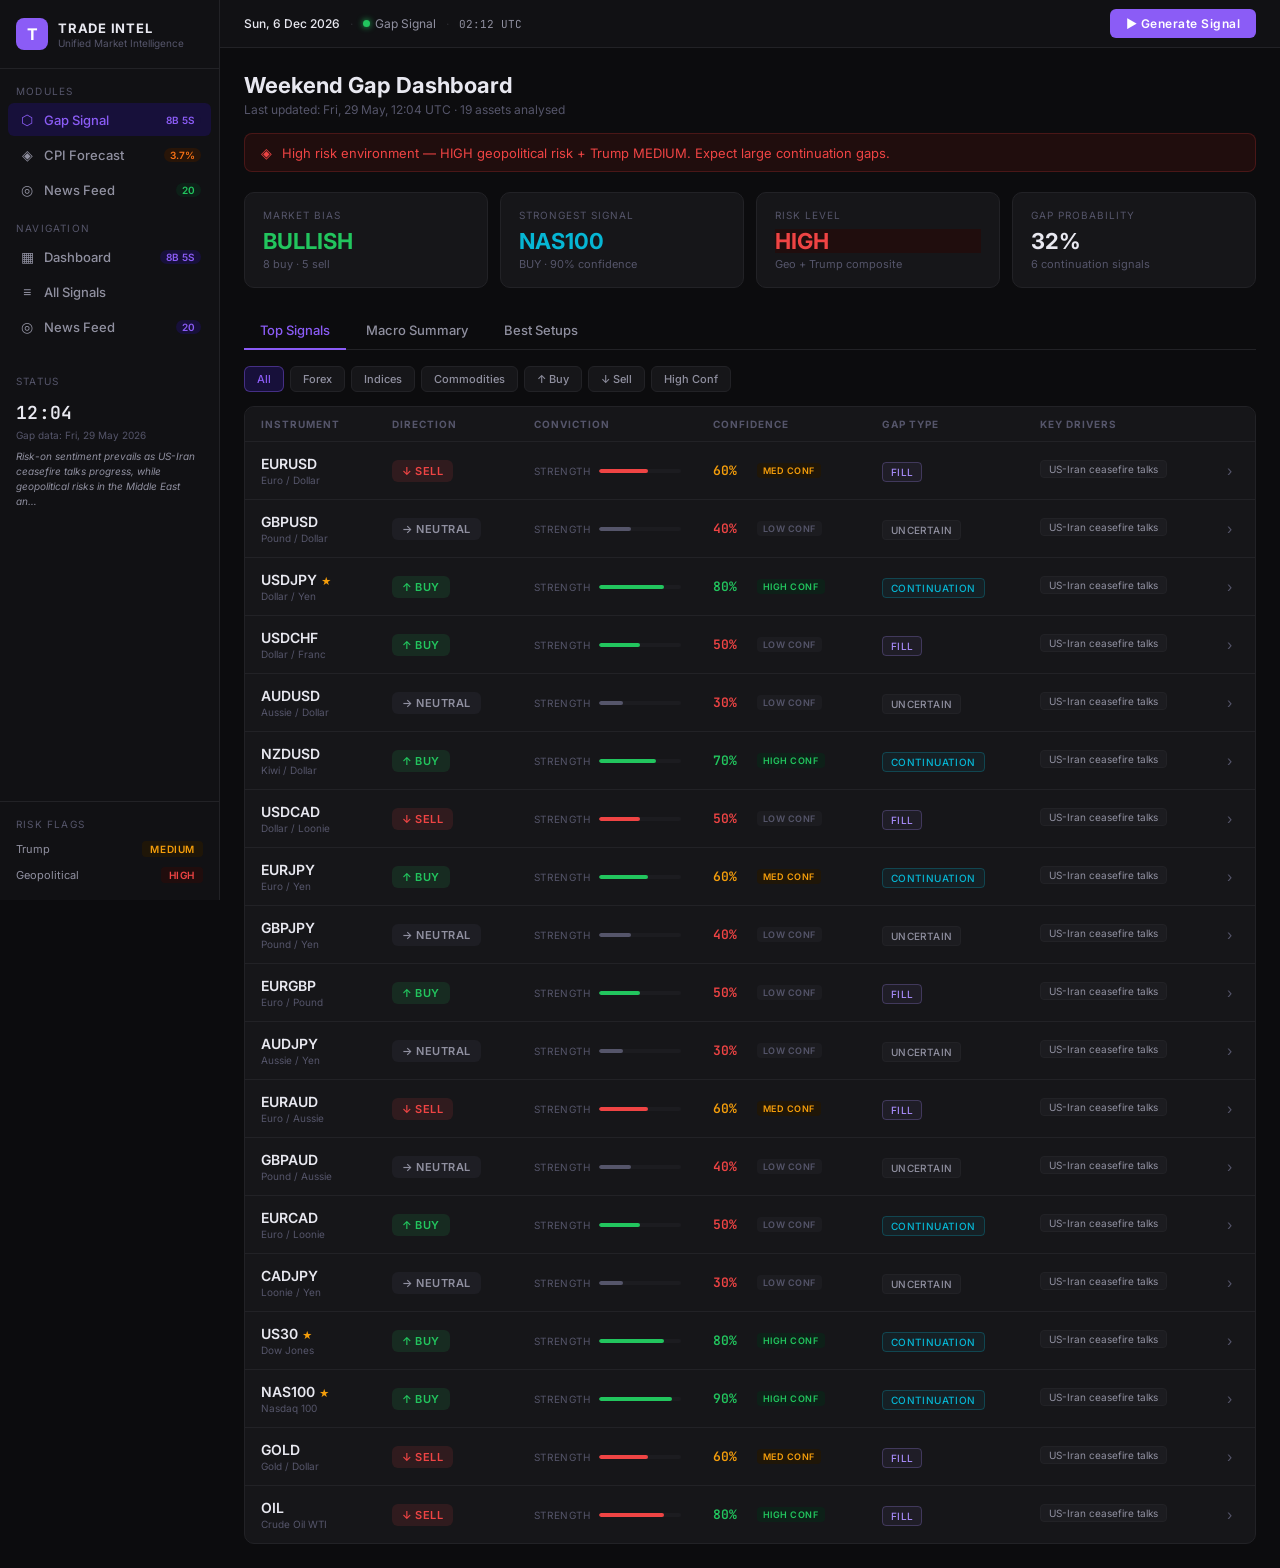
==== commit 89782e14: "Remove NFP module, fix news refresh + add auto-refresh every 5min" ====
--- a/platform/index.html
+++ b/platform/index.html
@@ -6,7 +6,7 @@
   <title>TRADE INTEL — Unified Market Intelligence</title>
   <link rel="preconnect" href="https://fonts.googleapis.com">
   <link href="https://fonts.googleapis.com/css2?family=Inter:wght@300;400;500;600;700&family=JetBrains+Mono:wght@400;500;600&display=swap" rel="stylesheet">
-  <link rel="stylesheet" href="style.css?v=2"/>
+  <link rel="stylesheet" href="style.css?v=3"/>
 </head>
 <body>
 <div class="sidebar-backdrop" id="sidebar-backdrop"></div>
@@ -27,10 +27,6 @@
       <button class="nav-item active" data-section="gap">
         <span class="nav-icon">⬡</span> Gap Signal
         <span class="nav-badge" id="nav-gap-badge">—</span>
-      </button>
-      <button class="nav-item" data-section="nfp">
-        <span class="nav-icon">◷</span> NFP Forecast
-        <span class="nav-badge nav-badge-cyan" id="nav-nfp-badge">—</span>
       </button>
       <button class="nav-item" data-section="cpi">
         <span class="nav-icon">◈</span> CPI Forecast
@@ -192,85 +188,6 @@
     </div>
 
     <!-- ════════════════════════════════════════════════════
-         NFP SECTION
-    ════════════════════════════════════════════════════ -->
-    <div id="section-nfp" class="section content" style="display:none">
-      <div class="page-title-row">
-        <div>
-          <h1 class="page-title">NFP Forecast Model</h1>
-          <div class="page-sub" id="nfp-page-sub">Nonfarm Payrolls — Labor Market Intelligence</div>
-          <div class="data-badge fallback" id="nfp-data-badge">⚡ Fallback values</div>
-        </div>
-      </div>
-
-      <div class="alert-bar neutral" id="nfp-alert-bar">
-        <span class="alert-icon">◈</span>
-        <span id="nfp-alert-text">Adjust model inputs then click ▶ Generate Signal to compute NFP forecast</span>
-      </div>
-
-      <div class="stat-cards">
-        <div class="stat-card">
-          <div class="stat-label">NFP FORECAST</div>
-          <div class="stat-value highlight" id="nfp-stat-headline">—</div>
-          <div class="stat-sub" id="nfp-stat-headline-sub">Nonfarm payrolls (k)</div>
-        </div>
-        <div class="stat-card">
-          <div class="stat-label">REGIME</div>
-          <div class="stat-value" id="nfp-stat-regime">—</div>
-          <div class="stat-sub" id="nfp-stat-regime-sub">Labor market condition</div>
-        </div>
-        <div class="stat-card">
-          <div class="stat-label">FOMC REACTION</div>
-          <div class="stat-value" id="nfp-stat-fomc">—</div>
-          <div class="stat-sub">Expected Fed policy bias</div>
-        </div>
-        <div class="stat-card">
-          <div class="stat-label">MODEL CONFIDENCE</div>
-          <div class="stat-value" id="nfp-stat-conf">—</div>
-          <div class="stat-sub">Signal alignment score</div>
-        </div>
-      </div>
-
-      <div class="view-tabs">
-        <button class="vtab active" data-section-vtab="nfp" data-vtab="signals">Asset Signals</button>
-        <button class="vtab" data-section-vtab="nfp" data-vtab="forecast">Forecast Detail</button>
-        <button class="vtab" data-section-vtab="nfp" data-vtab="inputs">Model Inputs</button>
-        <button class="vtab" data-section-vtab="nfp" data-vtab="drivers">Drivers</button>
-        <button class="vtab" data-section-vtab="nfp" data-vtab="news">News Feed</button>
-      </div>
-
-      <div id="nfp-view-signals">
-        <div class="table-wrap">
-          <table class="signal-table">
-            <thead>
-              <tr>
-                <th>ASSET</th><th>SIGNAL</th><th>CONVICTION</th>
-                <th>CONFIDENCE</th><th>CONTEXT</th><th>RATIONALE</th><th></th>
-              </tr>
-            </thead>
-            <tbody id="nfp-signal-tbody"></tbody>
-          </table>
-        </div>
-      </div>
-
-      <div id="nfp-view-forecast" style="display:none">
-        <div id="nfp-forecast-content"></div>
-      </div>
-
-      <div id="nfp-view-inputs" style="display:none">
-        <div id="nfp-inputs-content"></div>
-      </div>
-
-      <div id="nfp-view-drivers" style="display:none">
-        <div id="nfp-drivers-content"></div>
-      </div>
-
-      <div id="nfp-view-news" style="display:none">
-        <div class="news-feed" id="nfp-news-feed"></div>
-      </div>
-    </div>
-
-    <!-- ════════════════════════════════════════════════════
          CPI SECTION
     ════════════════════════════════════════════════════ -->
     <div id="section-cpi" class="section content" style="display:none">
@@ -285,6 +202,15 @@
       <div class="alert-bar neutral" id="cpi-alert-bar">
         <span class="alert-icon">◈</span>
         <span id="cpi-alert-text">Adjust model inputs then click ▶ Generate Signal to compute CPI forecast</span>
+      </div>
+
+      <div class="consensus-bar">
+        <span class="cb-label">Street Consensus</span>
+        <div class="cb-input-wrap">
+          <input type="number" id="cpi-consensus-input" class="cb-input" placeholder="e.g. 2.4" step="0.1" min="0" max="10">
+          <span class="cb-unit">% CPI YoY</span>
+        </div>
+        <div class="cb-vs" id="cpi-consensus-vs">Enter street forecast to compare with model</div>
       </div>
 
       <div class="stat-cards">
--- a/platform/style.css
+++ b/platform/style.css
@@ -960,6 +960,57 @@
 
 .gen-step.muted { color: var(--muted); }
 
+/* ── Consensus bar ─────────────────────────────────── */
+.consensus-bar {
+  display: flex;
+  align-items: center;
+  gap: 12px;
+  padding: 10px 16px;
+  background: var(--panel);
+  border: 1px solid var(--border);
+  border-radius: 8px;
+  margin-bottom: 16px;
+  flex-wrap: wrap;
+}
+.cb-label {
+  font-size: 11px;
+  font-weight: 600;
+  color: var(--muted);
+  text-transform: uppercase;
+  letter-spacing: 0.08em;
+  white-space: nowrap;
+}
+.cb-input-wrap {
+  display: flex;
+  align-items: center;
+  gap: 6px;
+}
+.cb-input {
+  width: 90px;
+  padding: 5px 8px;
+  background: var(--bg);
+  border: 1px solid var(--border);
+  border-radius: 6px;
+  color: var(--text);
+  font-family: var(--mono);
+  font-size: 13px;
+  font-weight: 500;
+}
+.cb-input:focus { outline: none; border-color: var(--cyan); }
+.cb-unit {
+  font-size: 11px;
+  color: var(--muted);
+  font-family: var(--mono);
+}
+.cb-vs {
+  font-size: 12px;
+  color: var(--muted);
+  font-family: var(--mono);
+}
+.cb-vs.beat  { color: var(--green); font-weight: 600; }
+.cb-vs.miss  { color: var(--red);   font-weight: 600; }
+.cb-vs.inline { color: var(--yellow); font-weight: 600; }
+
 /* ── Hamburger ─────────────────────────────────────── */
 .hamburger {
   display: none;
